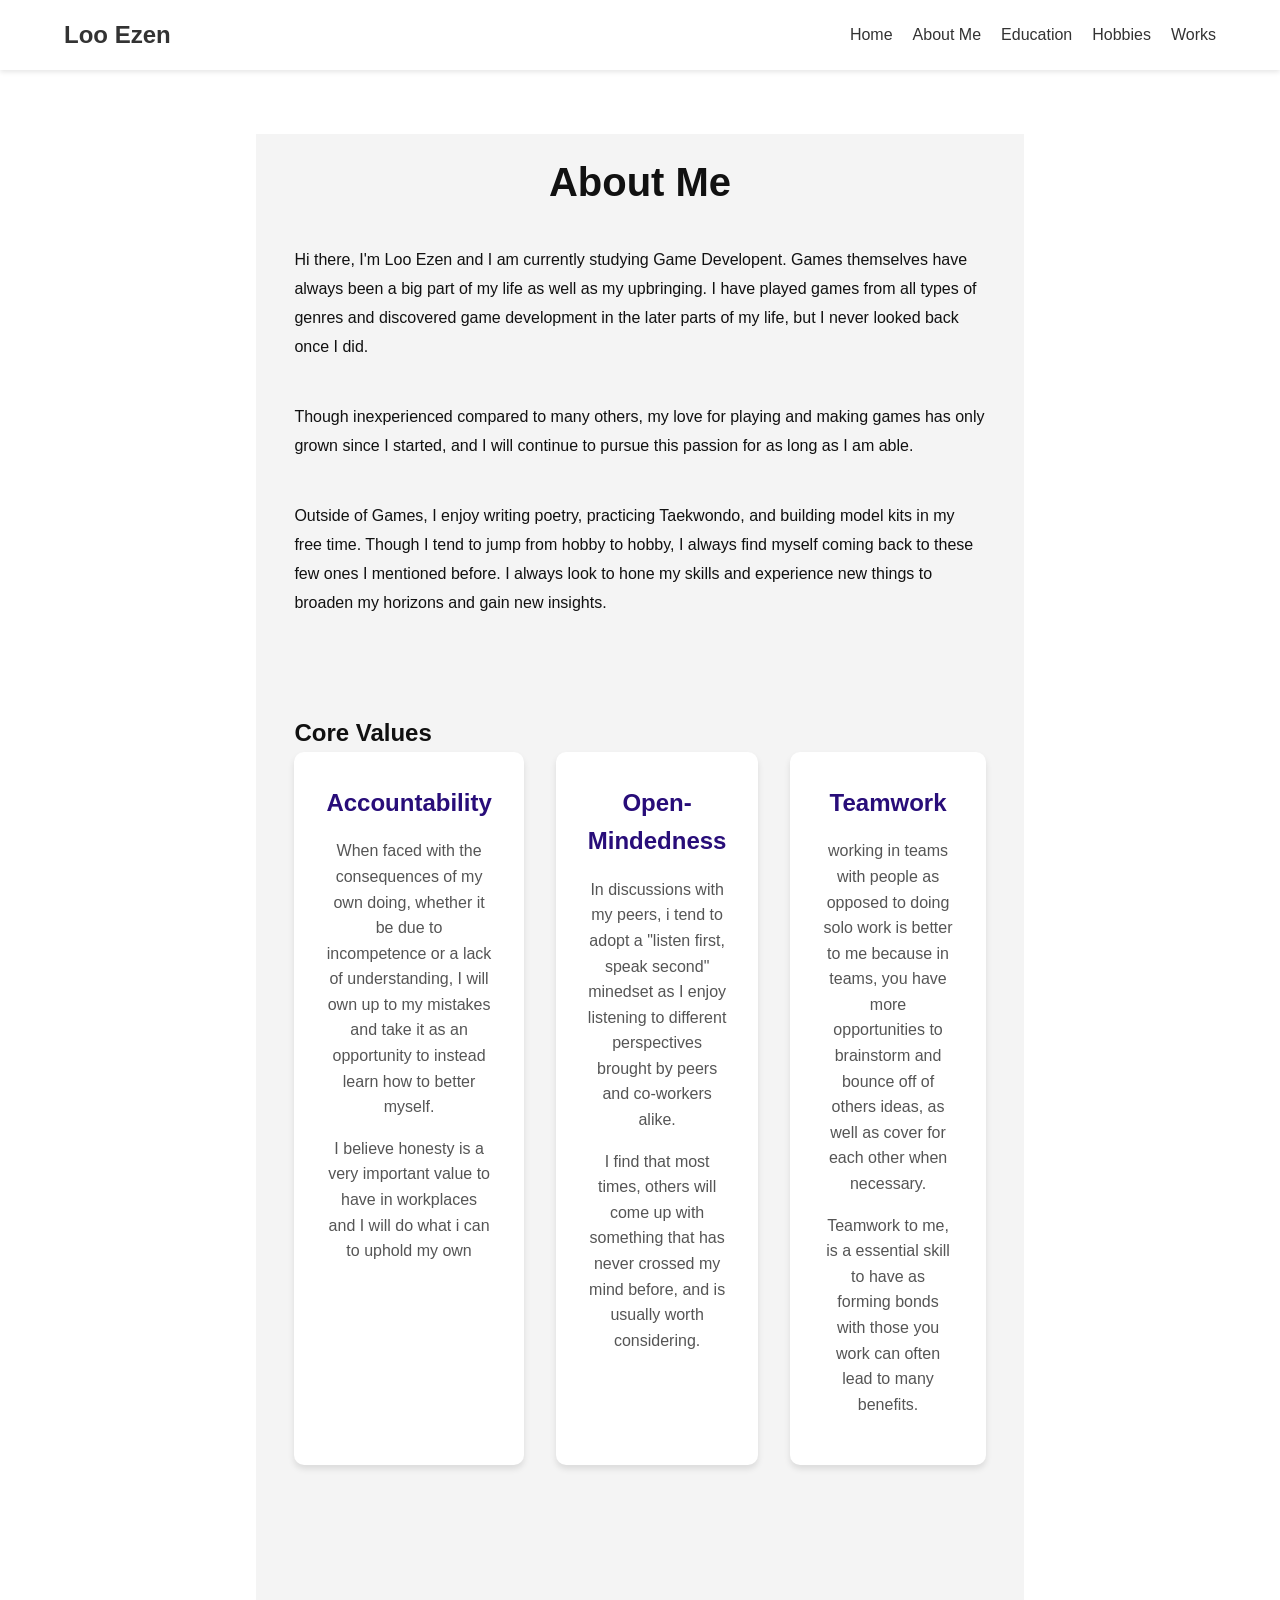
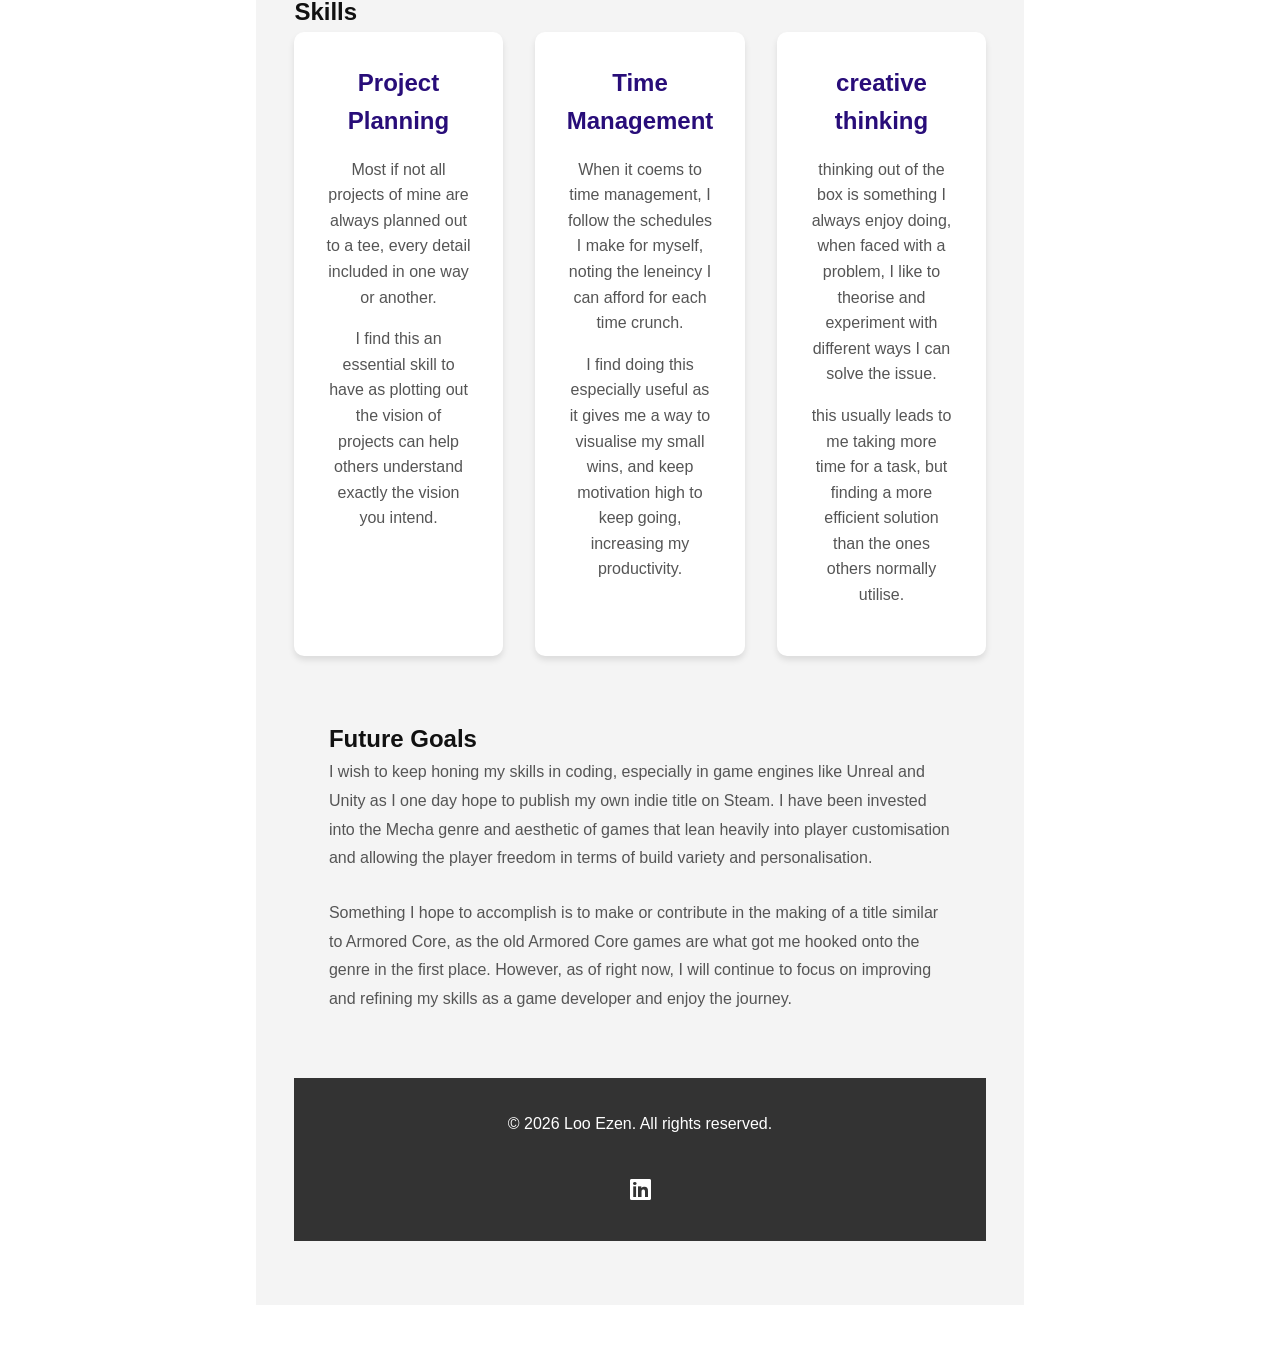
==== portfolio_website/about.html @ 6f4604c3 "fix" ====
<!DOCTYPE html>
<html lang="en">
<head>
    <meta charset="UTF-8">
    <meta name="viewport" content="width=device-width, initial-scale=1.0">
    <title>About Me - My Portfolio</title>
    <link rel="stylesheet" href="style.css">
    <link rel="stylesheet" href="https://cdnjs.cloudflare.com/ajax/libs/font-awesome/6.0.0/css/all.min.css">
</head>
<body>

    <!-- Navigation -->
    <nav class="navbar">
        <div class="logo"><a href="index.html">Loo Ezen</a></div>
        <ul class="nav-links">
            <li><a href="index.html">Home</a></li>
            <li><a href="about.html">About Me</a></li>
            <li><a href="education.html">Education</a></li>
            <li><a href="hobbies.html">Hobbies</a></li>
             <li><a href="works.html">Works</a></li>
        </ul>
    </nav>

    <!-- Page Content -->
    <section class="page-content">
         <section class="about-section">
        <h1>About Me</h1>
        <p>Hi there, I'm Loo Ezen and I am currently studying Game Developent. 
            Games themselves have always been a big part of my life as well as my upbringing. 
            I have played games from all types of genres and discovered game development in the later parts of my life, but I never looked back once I did. 
        </p>
        <br>
        <p>Though inexperienced compared to many others, my love for playing and making games has only grown since I started, and I will continue to pursue this passion for as long as I am able.</p>
       <br>
       <p>Outside of Games, I enjoy writing poetry, practicing Taekwondo, and building model kits in my free time. 
        Though I tend to jump from hobby to hobby, I always find myself coming back to these few ones I mentioned before.
         I always look to hone my skills and experience new things to broaden my horizons and gain new insights. </p>
       </section>

         <section class="values-section">
        <h2>Core Values</h2>
        <div class="values-grid">
            <div class="value-card">
                <h3>Accountability</h3>
                <p>When faced with the consequences of my own doing, whether it be due to incompetence or a lack of understanding,
                    I will own up to my mistakes and take it as an opportunity to instead learn how to better myself.
                </p>
                <p> I believe honesty is a very important value to have in workplaces and I will do what i can to uphold my own</p>
            </div>
            <div class="value-card">
                <h3>Open-Mindedness</h3>
                <p>In discussions with my peers, i tend to adopt a "listen first, speak second" minedset as I enjoy listening to different perspectives brought by peers and co-workers alike.                    
                </p>
                <p>I find that most times, others will come up with something that has never crossed my mind before, and is usually worth considering.</p>
            </div>
            <div class="value-card">
                <h3>Teamwork</h3>
                <p>working in teams with people as opposed to doing solo work is better to me because in teams, 
                    you have more opportunities to brainstorm and bounce off of others ideas, 
                    as well as cover for each other when necessary. </p>
                    <p>Teamwork to me, is a essential skill to have as forming bonds with those you work can often lead to many benefits.</p>
            </div>
        </div>
    </section>

      <section class="skills-section">
        <h2>Skills</h2>
        <div class="skills-grid">
            <div class="skill-card">
                <h3>Project Planning</h3>
                <p>Most if not all projects of mine are always planned out to a tee, every detail included in one way or another.
                </p>
                <p> I find this an essential skill to have as plotting out the vision of projects can help others understand exactly the vision you intend.</p>
            </div>
            <div class="skill-card">
                <h3>Time Management</h3>
                <p>When it coems to time management, I follow the schedules I make for myself, noting the leneincy I can afford for each time crunch.</p>
                <p>I find doing this especially useful as it gives me a way to visualise my small wins, and keep motivation high to keep going, increasing my productivity.</p>
            </div>
            <div class="skill-card">
                <h3>creative thinking</h3>
                <p>thinking out of the box is something I always enjoy doing, when faced with a problem, 
                    I like to theorise and experiment with different ways I can solve the issue. </p>
                    <p>this usually leads to me taking more time for a task, but finding a more efficient solution than the ones others normally utilise.</p>
            </div>
        </div>

   <section class="goals-section">
        <h2>Future Goals</h2>
        <p>I wish to keep honing my skills in coding, especially in game engines like Unreal and Unity as I one day hope to publish my own indie title on Steam. 
            I have been invested into the Mecha genre and aesthetic of games that lean heavily into player customisation and allowing the player freedom in terms of build variety and personalisation.
        </p>
        <br>
        <p>Something I hope to accomplish is to make or contribute in the making of a title similar to Armored Core, as the old Armored Core games are what got me hooked onto the genre in the first place.
            However, as of right now, I will continue to focus on improving and refining my skills as a game developer and enjoy the journey.</p>
    </section>

    <!-- Footer -->
    <footer>
        <p>&copy; <span id="year"></span> Loo Ezen. All rights reserved.</p>
        <div class="socials">
          <a href="https://www.linkedin.com/in/ezen-loo-6444363a3"><i class="fab fa-linkedin"></i></a>

        </div>
    </footer>

    <script src="script.js"></script>
</body>
</html>
---- portfolio_website/style.css ----
/* Global Reset */
* {
    margin: 0;
    padding: 0;
    box-sizing: border-box;
    font-family: 'Segoe UI', Tahoma, Geneva, Verdana, sans-serif;
}

:root {
    --primary-color: #333;
    --accent-color: #280d79;
    --bg-color: #f4f4f4;
    --text-color: #111;
}

body {
    line-height: 1.6;
    color: var(--text-color);
}

/* Navigation */
.navbar {
    display: flex;
    justify-content: space-between;
    align-items: center;
    padding: 1rem 5%;
    background: white;
    box-shadow: 0 2px 5px rgba(0,0,0,0.1);
    position: sticky;
    top: 0;
    z-index: 1000;
}

.logo {
    font-size: 1.5rem;
    font-weight: bold;
}

.logo a {
    text-decoration: none;
    color: var(--primary-color);
}

.nav-links {
    list-style: none;
    display: flex;
}

.nav-links li {
    margin-left: 20px;
}

.nav-links a {
    text-decoration: none;
    color: var(--primary-color);
    font-weight: 500;
}

.nav-links a:hover {
    color: var(--accent-color);
}

/* Hero Section */
.hero {
    height: 80vh;
    background: white;
    display: flex;
    justify-content: center;
    align-items: center;
    text-align: center;
}

.hero h1 {
    font-size: 3.5rem;
    margin-bottom: 10px;
}

.highlight {
    color: var(--accent-color);
}

/* Main Page About Text */
.main-about {
    background: white;
    padding: 4rem 5%;
    text-align: center;
}

.main-about h2 {
    font-size: 2rem;
    margin-bottom: 1rem;
}

.main-about p {
    max-width: 600px;
    margin: 0 auto;
    color: #555;
}

/* Buttons */
.btn {
    display: inline-block;
    background: var(--accent-color);
    color: white;
    padding: 12px 25px;
    border-radius: 5px;
    text-decoration: none;
    margin-top: 20px;
    transition: background 0.3s;
}

.btn:hover {
    background: #0056b3;
}

/* Layout Sections */
.container {
    padding: 4rem 5%;
}

/* Category Grid (Vertical Rectangles with Images) */
.category-grid {
    display: grid;
    grid-template-columns: repeat(3, 1fr);
    gap: 1.5rem;
    max-width: 900px;
    margin: 0 auto;
    padding: 0 5%;
}

.category-card {
    position: relative;
    height: 400px;
    border-radius: 15px;
    background-size: cover;
    background-position: center;
    overflow: hidden;
    text-decoration: none;
    color: white;
    box-shadow: 0 4px 15px rgba(0,0,0,0.2);
}

/* Dark overlay so text is readable */
.card-overlay {
    background: linear-gradient(to top, rgba(0,0,0,0.8), rgba(0,0,0,0.2));
    height: 100%;
    display: flex;
    align-items: flex-end;
    padding: 2rem;
    transition: background 0.3s;
}

.category-card:hover .card-overlay {
    background: linear-gradient(to top, rgba(0,0,0,0.9), rgba(0,0,0,0.4));
}

.card-content {
    text-align: left;
}

.card-content i {
    font-size: 2rem;
    margin-bottom: 10px;
}

.card-content h3 {
    font-size: 1.8rem;
    margin-bottom: 5px;
}

.card-content p {
    font-size: 0.9rem;
    opacity: 0.9;
}

/* Page Content (for inner pages) */
.page-content {
    background: white;
    padding: 4rem 20%;
    min-height: 60vh;
}

.page-content h1 {
    text-align: center;
    margin-bottom: 2rem;
    font-size: 2.5rem;
}

.page-content p {
    margin-bottom: 1rem;
    line-height: 1.8;
}

.about-section {
     background: var(--bg-color);
    padding: 1rem 5%;
}

/* Core Values Section */
.values-section {
    background: var(--bg-color);
    padding: 4rem 5%;
}

.values-section h1 {
    text-align: center;
    font-size: 2.5rem;
    margin-bottom: 2rem;
}

.values-grid {
    display: grid;
    grid-template-columns: repeat(3, 1fr);
    gap: 2rem;
    max-width: 1000px;
    margin: 0 auto;
}

.value-card {
    background: white;
    padding: 2rem;
    border-radius: 10px;
    text-align: center;
    box-shadow: 0 4px 6px rgba(0,0,0,0.1);
}

.value-card h3 {
    font-size: 1.5rem;
    margin-bottom: 1rem;
    color: var(--accent-color);
}

.value-card p {
    color: #555;
    line-height: 1.6;
}

/* Skills Section */
.skills-section {
  background: var(--bg-color);
    padding: 4rem 5%;
}

.skills-section h1 {
    text-align: center;
    font-size: 2.5rem;
    margin-bottom: 2rem;
}

.skills-grid {
    display: grid;
    grid-template-columns: repeat(3, 1fr);
    gap: 2rem;
    max-width: 1000px;
    margin: 0 auto;
}

.skill-card {
    background: white;
    padding: 2rem;
    border-radius: 10px;
    text-align: center;
    box-shadow: 0 4px 6px rgba(0,0,0,0.1);
}

.skill-card h3 {
    font-size: 1.5rem;
    margin-bottom: 1rem;
    color: var(--accent-color);
}

.skill-card p {
    color: #555;
    line-height: 1.6;
}

/* Future Goals Section */
.goals-section {
    background: var(--bg-color);
    padding: 4rem 5%;
}

.goals-section h1 {
    text-align: center;
    font-size: 2.5rem;
    margin-bottom: 2rem;
}

.goals-section p {
    max-width: 700px;
    margin: 0 auto;
    line-height: 1.8;
    color: #555;
}

/* Responsive - stack on mobile */
@media (max-width: 768px) {
    .values-grid,
    .skills-grid {
        grid-template-columns: 1fr;
    }
}

/* Timeline for Education */
.timeline {
    max-width: 700px;
    margin: 0 auto;
}

.timeline-item {
    border-left: 3px solid var(--accent-color);
    padding-left: 20px;
    margin-bottom: 20px;
}

.timeline-item h3 {
    margin-bottom: 5px;
}

.date {
    font-size: 0.9rem;
    color: #777;
    font-weight: bold;
}

/* Hobby List */
.hobby-list {
    list-style: none;
    max-width: 500px;
    margin: 0 auto;
}

.hobby-list li {
    padding: 10px;
    margin-bottom: 10px;
    background: var(--bg-color);
    border-radius: 5px;
}

.hobby-list li i {
    color: var(--accent-color);
    margin-right: 10px;
}


.hobbies-section {
    background: white;
    padding: 4rem 5%;
    min-height: 80vh;
}

.hobbies-section h1 {
    text-align: center;
    font-size: 2.5rem;
    margin-bottom: 3rem;
}

.hobby-cards {
    display: grid;
    grid-template-columns: repeat(2, 1fr);
    gap: 2rem;
    max-width: 900px;
    margin: 0 auto;
}

.hobby-card {
    background: var(--bg-color);
    padding: 2rem;
    border-radius: 10px;
    box-shadow: 0 4px 6px rgba(0,0,0,0.1);
    transition: transform 0.3s, box-shadow 0.3s;
    display: flex;
    align-items: flex-start;
    gap: 1.5rem;
}

.hobby-card:hover {
    transform: translateY(-5px);
    box-shadow: 0 10px 20px rgba(0,0,0,0.15);
}

.hobby-icon {
    background: var(--accent-color);
    width: 60px;
    height: 60px;
    min-width: 60px;
    border-radius: 50%;
    display: flex;
    align-items: center;
    justify-content: center;
}

.hobby-icon i {
    font-size: 1.5rem;
    color: white;
}

.hobby-details h3 {
    font-size: 1.5rem;
    margin-bottom: 0.5rem;
}

.hobby-details p {
    color: #555;
    line-height: 1.6;
}

/* Responsive - stack on mobile */
@media (max-width: 768px)
{
    .hobby-cards {
        grid-template-columns: 1fr;
    }
}

/* Works Section */
.works-section {
    background: white;
    padding: 4rem 5%;
    min-height: 80vh;
}

.works-section h1 {
    text-align: center;
    font-size: 2.5rem;
    margin-bottom: 1rem;
}

.works-intro {
    text-align: center;
    color: #555;
    margin-bottom: 3rem;
}

.works-grid {
    display: flex;
    flex-direction: column;
    gap: 2rem;
    max-width: 1400px;
}

.works-row {
    display: grid;
    grid-template-columns: repeat(2, 1fr);
    gap: 2rem;
}

.work-card {
    background: var(--bg-color);
    border-radius: 10px;
    overflow: hidden;
    box-shadow: 0 4px 6px rgba(0,0,0,0.1);
    transition: transform 0.3s, box-shadow 0.3s;
}

.work-card:hover {
    transform: translateY(-5px);
    box-shadow: 0 10px 20px rgba(0,0,0,0.15);
}

.work-image {
    height: 300px;
    overflow: hidden;
    display: flex; 
}

.work-video {
    width: 100%;
    height: 300px;
    border: none;
}

.work-image img {
    width: 100%;
    height: 100%;
    object-fit: cover;
    flex: 1; 
}

.work-details {
    padding: 1.5rem;
}

.work-details h3 {
    font-size: 1.3rem;
    margin-bottom: 0.5rem;
}

.work-details p {
    color: #555;
    line-height: 1.6;
    margin-bottom: 1rem;
}

.work-tags {
    display: flex;
    gap: 0.5rem;
    flex-wrap: wrap;
}

.tag {
    background: var(--accent-color);
    color: white;
    padding: 4px 12px;
    border-radius: 15px;
    font-size: 0.8rem;
}

/* Responsive - stack on mobile */
@media (max-width: 768px) {
    .works-grid {
        grid-template-columns: 1fr;
    }
}

@media (max-width: 768px) {
    .works-row {
        grid-template-columns: 1fr;
    }

    .works-row:has(.work-card:only-child) {
        max-width: 100%;
    }
}

/* Footer */
footer {
    background: var(--primary-color);
    color: white;
    text-align: center;
    padding: 2rem;
    width: 100%;           
    box-sizing: border-box; 
    margin: 0;            
    display: flex;
    justify-content: center;
    align-items: center;
    flex-direction: column;
    gap: 1rem;
}

.socials a {
    color: white;
    margin: 0 10px;
    font-size: 1.5rem;
    text-decoration: none;
}


/* Responsive - stack cards on mobile */
@media (max-width: 768px) {
    .category-grid {
        grid-template-columns: 1fr;
    }
    
    .category-card {
        height: 250px;
    }
    
    .hero h1 {
        font-size: 2.5rem;
    }
    
    .page-content {
        padding: 4rem 5%;
    }
}
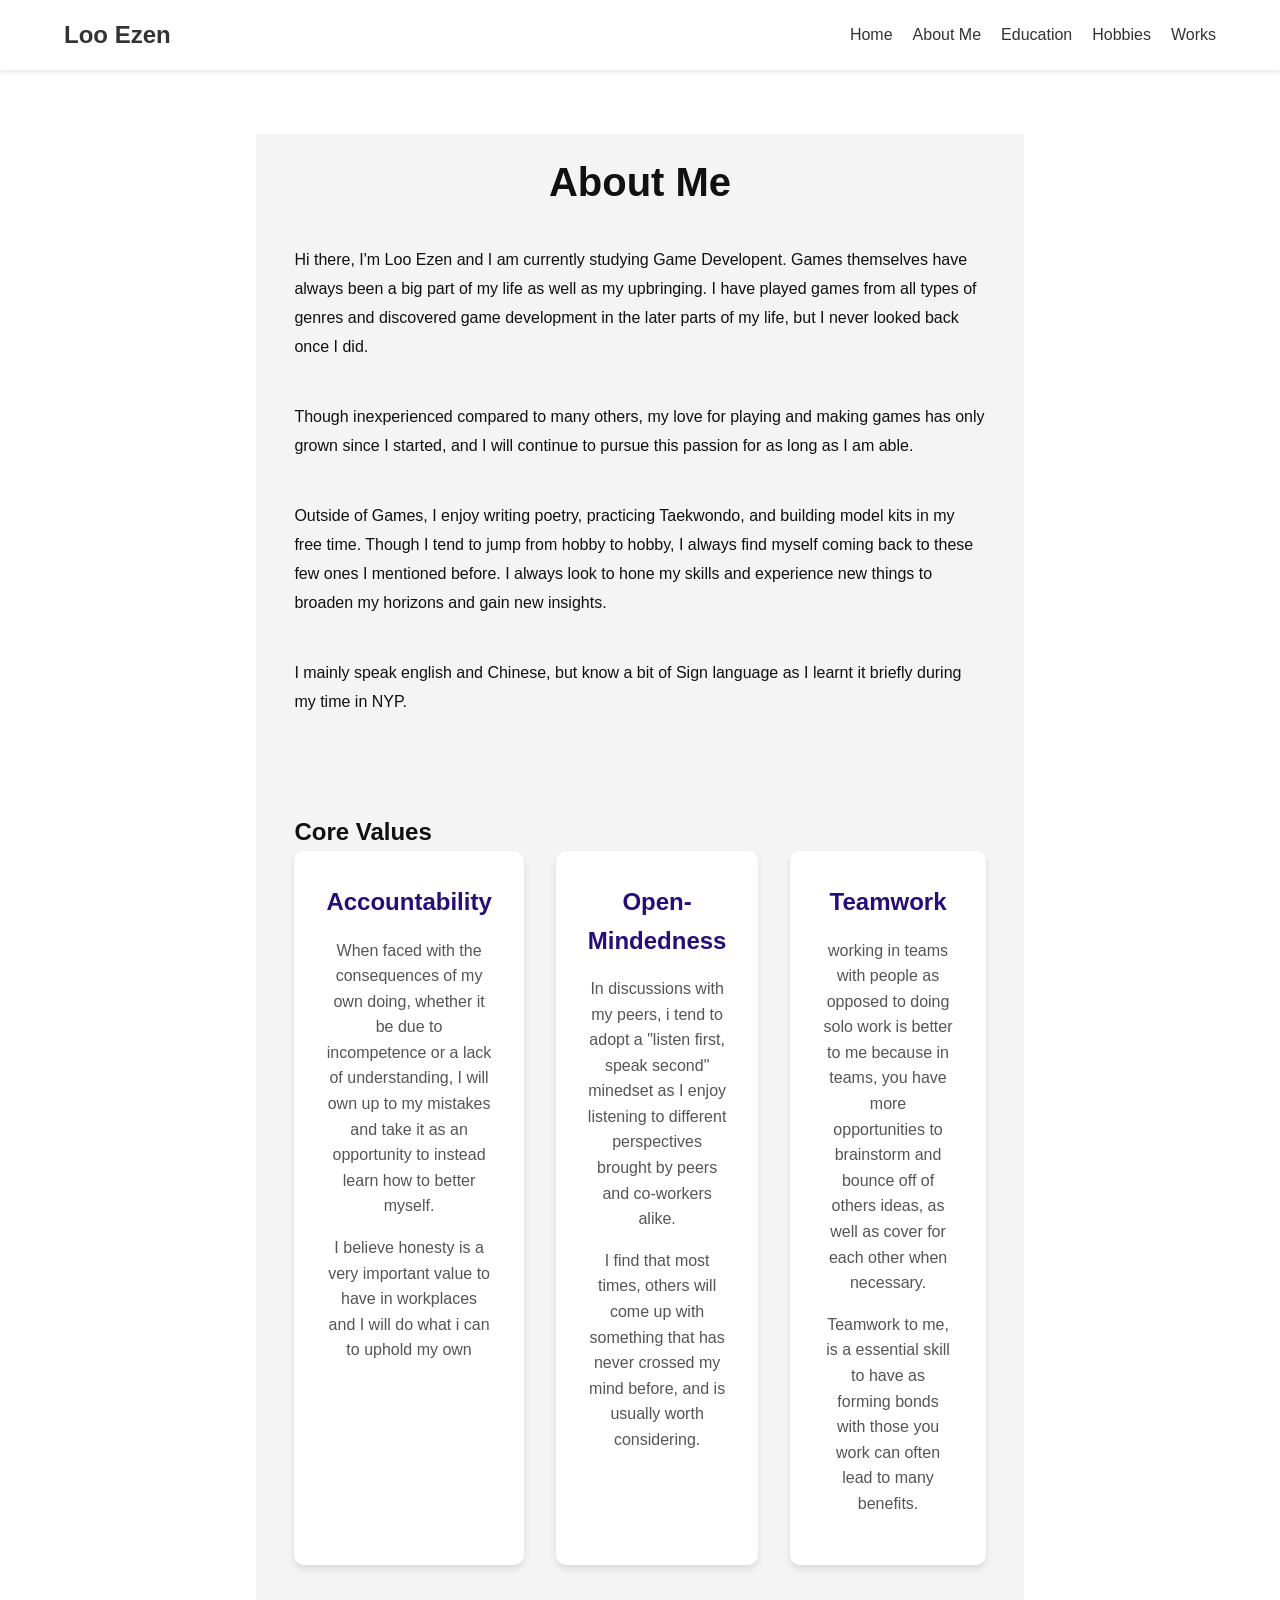
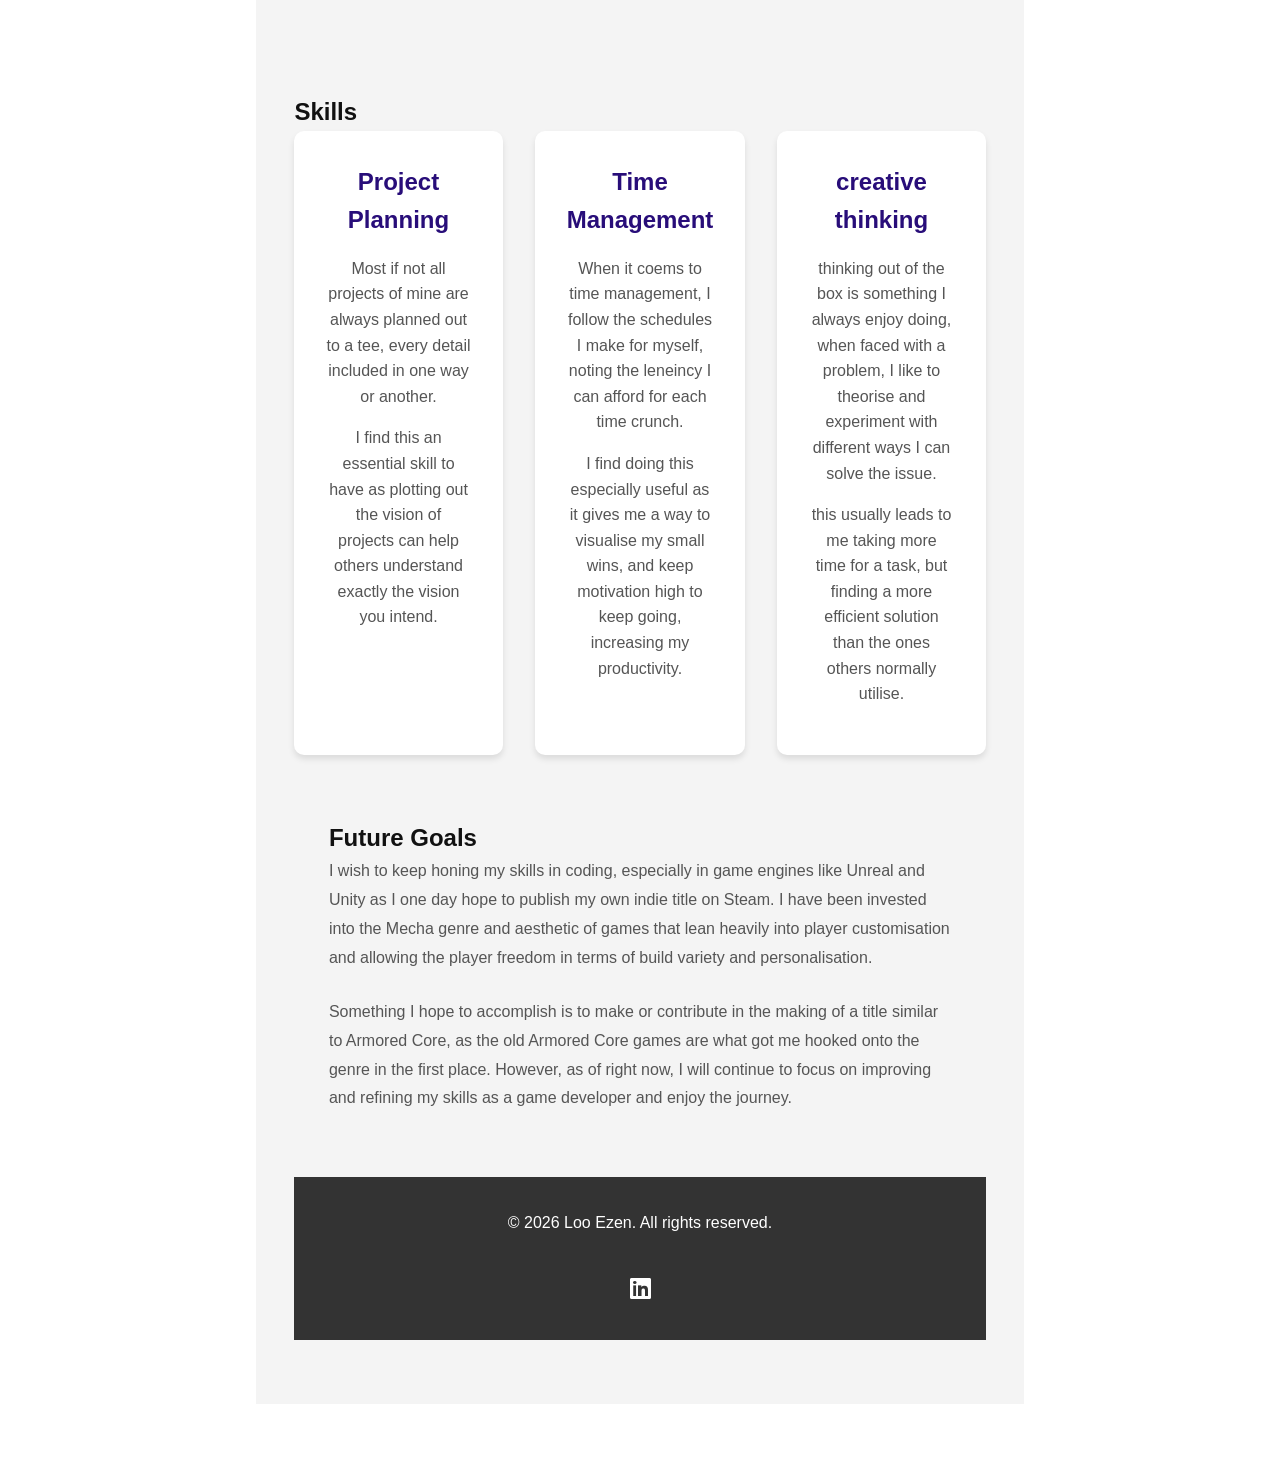
==== commit 0bbc09c3: "updates" ====
--- a/portfolio_website/about.html
+++ b/portfolio_website/about.html
@@ -35,7 +35,10 @@
        <p>Outside of Games, I enjoy writing poetry, practicing Taekwondo, and building model kits in my free time. 
         Though I tend to jump from hobby to hobby, I always find myself coming back to these few ones I mentioned before.
          I always look to hone my skills and experience new things to broaden my horizons and gain new insights. </p>
-       </section>
+        <br>
+       <p>I mainly speak english and Chinese, but know a bit of Sign language as I learnt it briefly during my time in NYP.</p>
+        </section>
+
 
          <section class="values-section">
         <h2>Core Values</h2>
